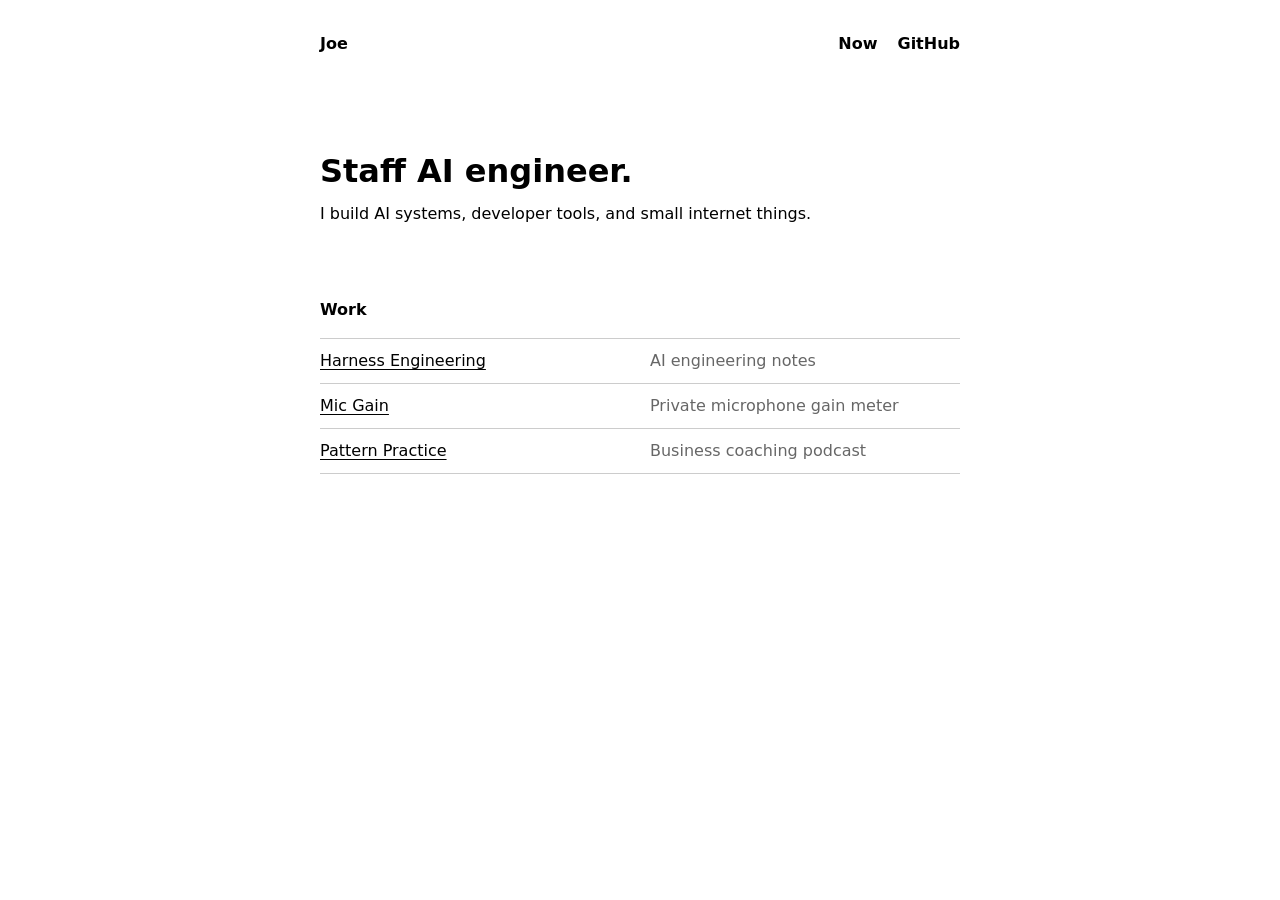
==== index.html @ 15121345 "Add Pattern Practice to work" ====
<!doctype html>
<html lang="en">
  <head>
    <meta charset="utf-8" />
    <meta name="viewport" content="width=device-width, initial-scale=1" />
    <meta name="description" content="Joe is a staff AI engineer." />
    <title>Joe</title>
    <link rel="icon" href="/favicon.svg" type="image/svg+xml" />
    <link rel="stylesheet" href="/styles.css" />
  </head>
  <body>
    <header>
      <a href="/">Joe</a>
      <nav aria-label="Primary navigation">
        <a href="/now/">Now</a>
        <a href="https://github.com/bioshazard">GitHub</a>
      </nav>
    </header>

    <main>
      <h1>Staff AI engineer.</h1>
      <p>I build AI systems, developer tools, and small internet things.</p>

      <section aria-labelledby="work">
        <h2 id="work">Work</h2>
        <ul>
          <li>
            <a href="https://github.com/bioshazard/harness-engineering">Harness Engineering</a>
            <span>AI engineering notes</span>
          </li>
          <li>
            <a href="https://bioshazard.github.io/mic-gain/">Mic Gain</a>
            <span>Private microphone gain meter</span>
          </li>
          <li>
            <a href="https://patternpod.start.page/">Pattern Practice</a>
            <span>Business coaching podcast</span>
          </li>
        </ul>
      </section>
    </main>
  </body>
</html>
---- styles.css ----
:root {
  color-scheme: light dark;
  font-family: system-ui, sans-serif;
  line-height: 1.5;
}

body {
  max-width: 640px;
  margin: 0 auto;
  padding: 32px 20px;
  background: Canvas;
  color: CanvasText;
}

header, nav {
  display: flex;
  align-items: center;
}

header {
  justify-content: space-between;
  margin-bottom: 96px;
}

nav { gap: 20px; }

a {
  color: inherit;
  text-underline-offset: 3px;
}

header a { font-weight: 600; text-decoration: none; }
header a:hover, header a[aria-current="page"] { text-decoration: underline; }

h1 {
  margin: 0 0 12px;
  font-size: 2rem;
  line-height: 1.2;
}

p { max-width: 540px; margin: 0; }

section { margin-top: 72px; }

h2 {
  margin: 0 0 16px;
  font-size: 1rem;
}

ul {
  margin: 0;
  padding: 0;
  list-style: none;
}

li {
  display: grid;
  grid-template-columns: 1fr 1fr;
  gap: 20px;
  padding-block: 10px;
  border-top: 1px solid color-mix(in srgb, CanvasText 20%, transparent);
}

li:last-child { border-bottom: 1px solid color-mix(in srgb, CanvasText 20%, transparent); }
li span { color: color-mix(in srgb, CanvasText 60%, transparent); }

@media (max-width: 480px) {
  header { margin-bottom: 72px; }
  section { margin-top: 56px; }
  li { grid-template-columns: 1fr; gap: 2px; }
}
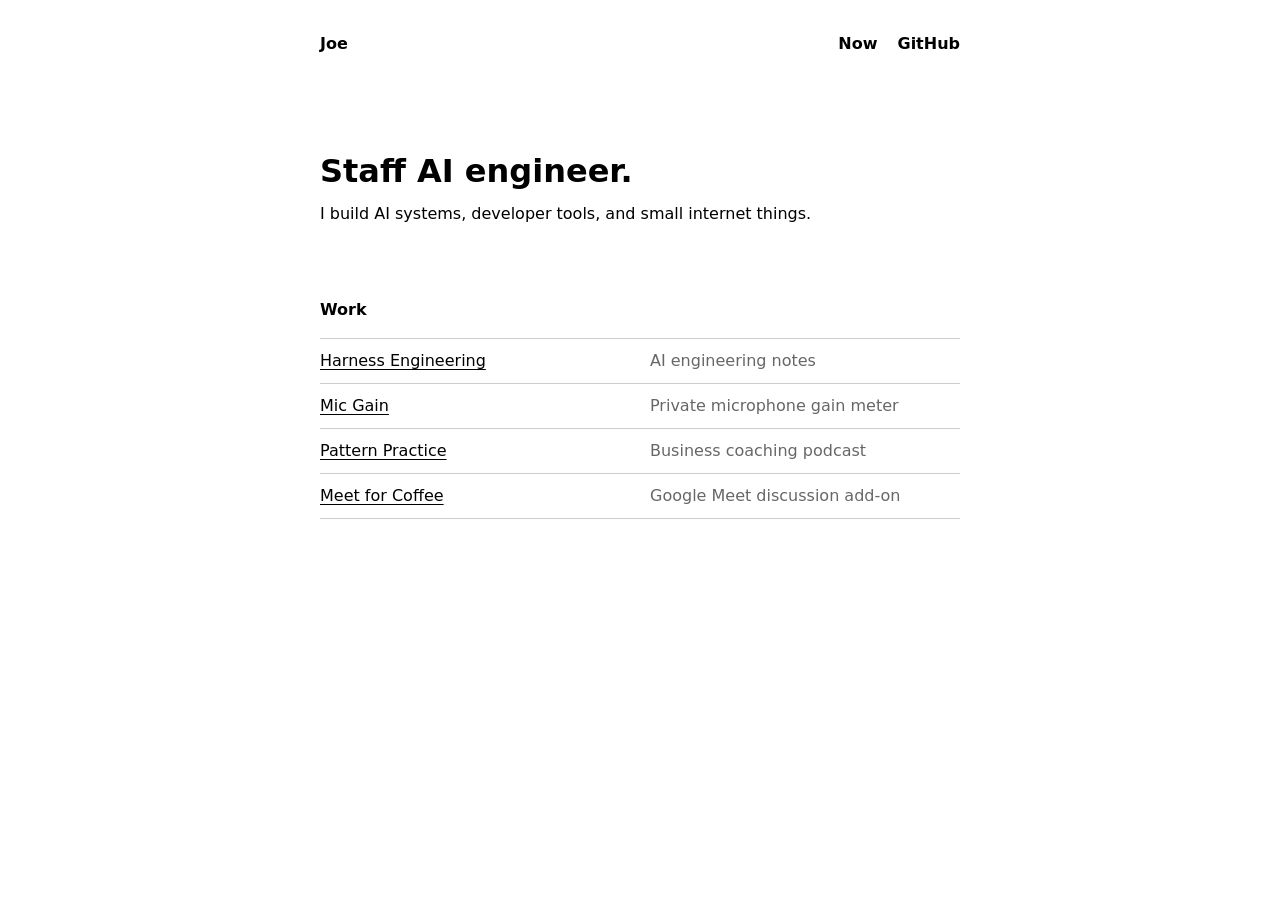
==== commit 3b84b6b7: "Add Meet for Coffee to work" ====
--- a/index.html
+++ b/index.html
@@ -36,6 +36,10 @@
             <a href="https://patternpod.start.page/">Pattern Practice</a>
             <span>Business coaching podcast</span>
           </li>
+          <li>
+            <a href="https://build-it-faster.github.io/coffee-home/">Meet for Coffee</a>
+            <span>Google Meet discussion add-on</span>
+          </li>
         </ul>
       </section>
     </main>
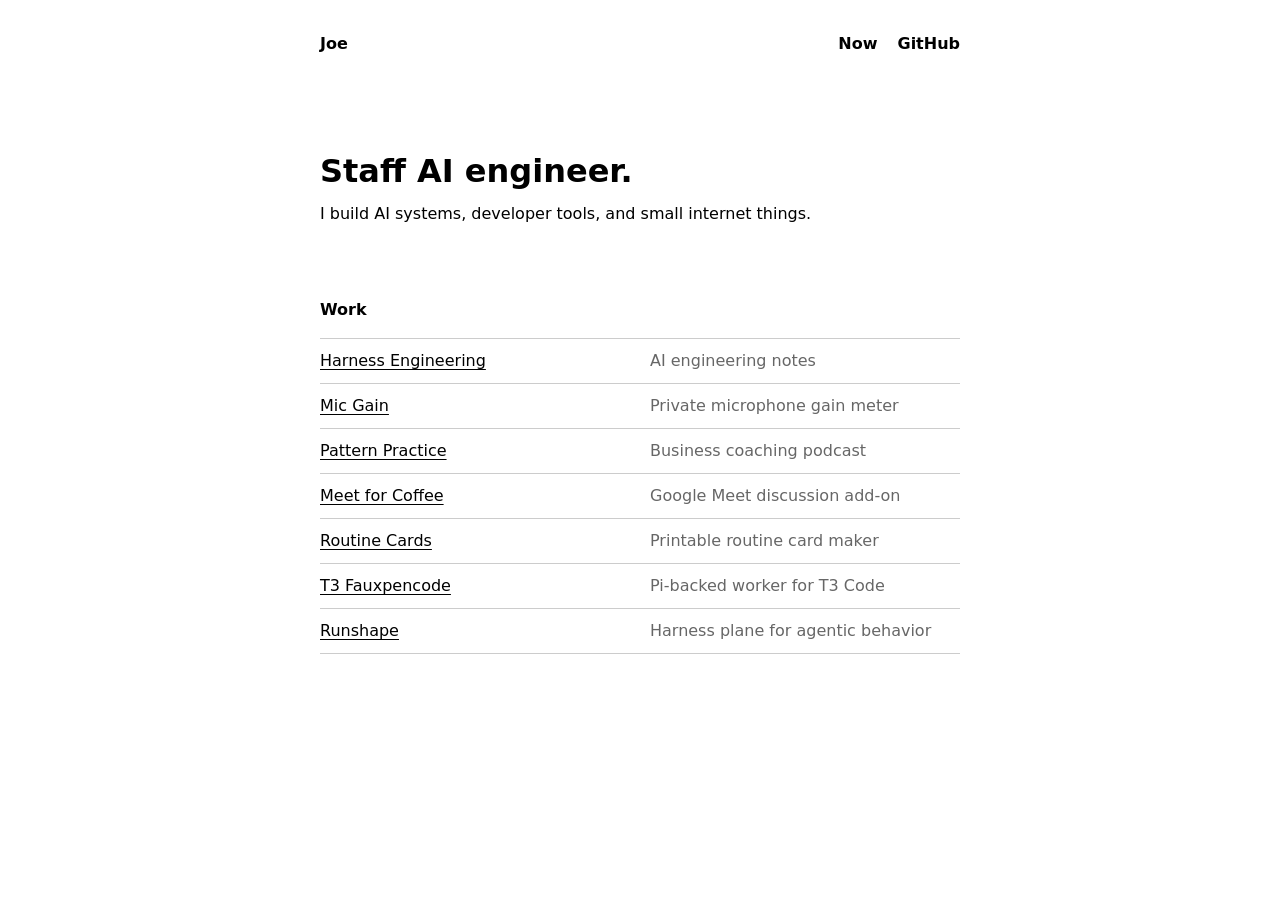
==== commit 824e5292: "Add more projects to work" ====
--- a/index.html
+++ b/index.html
@@ -40,6 +40,18 @@
             <a href="https://build-it-faster.github.io/coffee-home/">Meet for Coffee</a>
             <span>Google Meet discussion add-on</span>
           </li>
+          <li>
+            <a href="https://github.com/bioshazard/routine-cards">Routine Cards</a>
+            <span>Printable routine card maker</span>
+          </li>
+          <li>
+            <a href="https://github.com/bioshazard/t3-fauxpencode-shim">T3 Fauxpencode</a>
+            <span>Pi-backed worker for T3 Code</span>
+          </li>
+          <li>
+            <a href="https://github.com/bioshazard/runshape">Runshape</a>
+            <span>Harness plane for agentic behavior</span>
+          </li>
         </ul>
       </section>
     </main>
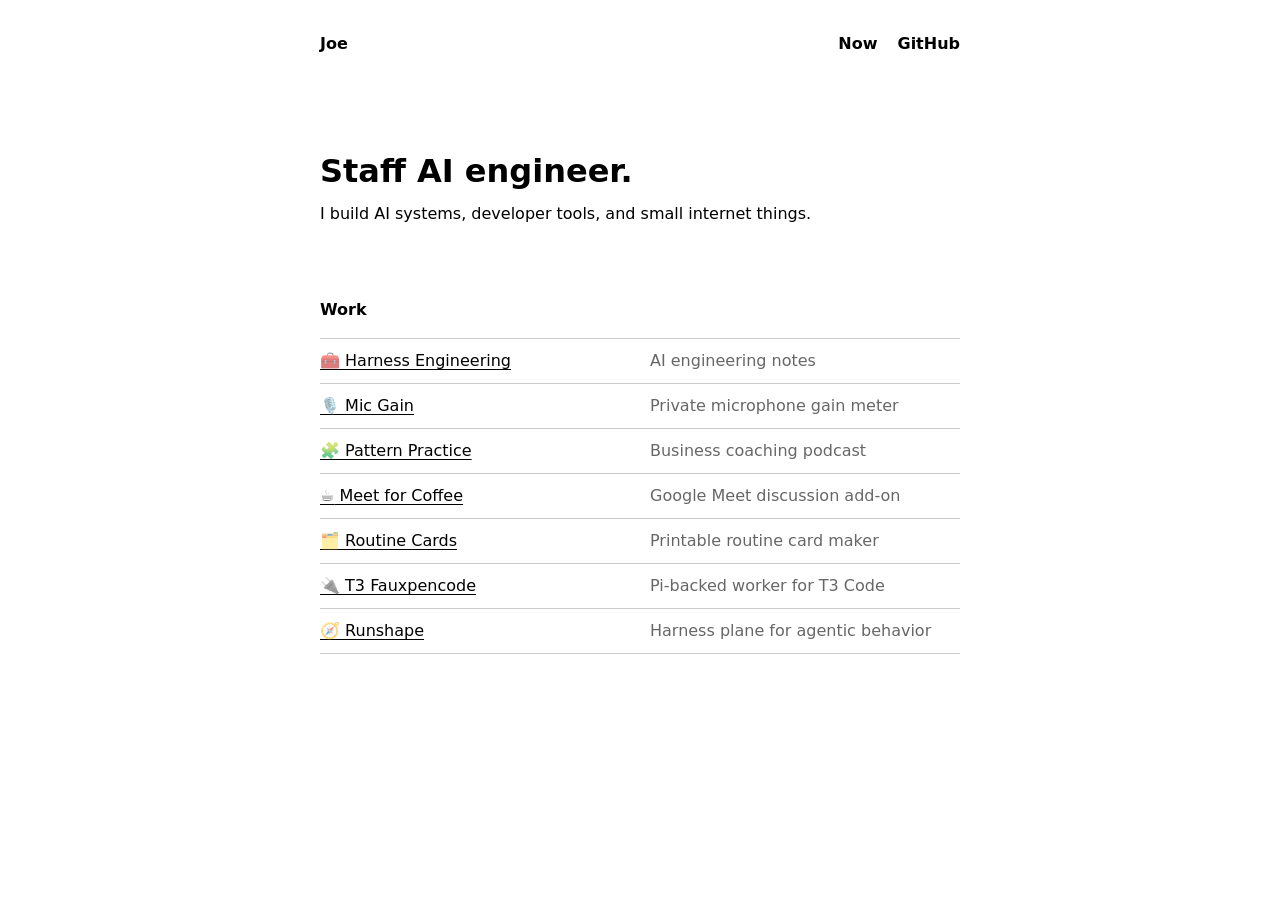
==== commit fb649b4c: "Add project emojis" ====
--- a/index.html
+++ b/index.html
@@ -25,31 +25,31 @@
         <h2 id="work">Work</h2>
         <ul>
           <li>
-            <a href="https://github.com/bioshazard/harness-engineering">Harness Engineering</a>
+            <a href="https://github.com/bioshazard/harness-engineering"><span aria-hidden="true">🧰</span> Harness Engineering</a>
             <span>AI engineering notes</span>
           </li>
           <li>
-            <a href="https://bioshazard.github.io/mic-gain/">Mic Gain</a>
+            <a href="https://bioshazard.github.io/mic-gain/"><span aria-hidden="true">🎙️</span> Mic Gain</a>
             <span>Private microphone gain meter</span>
           </li>
           <li>
-            <a href="https://patternpod.start.page/">Pattern Practice</a>
+            <a href="https://patternpod.start.page/"><span aria-hidden="true">🧩</span> Pattern Practice</a>
             <span>Business coaching podcast</span>
           </li>
           <li>
-            <a href="https://build-it-faster.github.io/coffee-home/">Meet for Coffee</a>
+            <a href="https://build-it-faster.github.io/coffee-home/"><span aria-hidden="true">☕</span> Meet for Coffee</a>
             <span>Google Meet discussion add-on</span>
           </li>
           <li>
-            <a href="https://github.com/bioshazard/routine-cards">Routine Cards</a>
+            <a href="https://github.com/bioshazard/routine-cards"><span aria-hidden="true">🗂️</span> Routine Cards</a>
             <span>Printable routine card maker</span>
           </li>
           <li>
-            <a href="https://github.com/bioshazard/t3-fauxpencode-shim">T3 Fauxpencode</a>
+            <a href="https://github.com/bioshazard/t3-fauxpencode-shim"><span aria-hidden="true">🔌</span> T3 Fauxpencode</a>
             <span>Pi-backed worker for T3 Code</span>
           </li>
           <li>
-            <a href="https://github.com/bioshazard/runshape">Runshape</a>
+            <a href="https://github.com/bioshazard/runshape"><span aria-hidden="true">🧭</span> Runshape</a>
             <span>Harness plane for agentic behavior</span>
           </li>
         </ul>
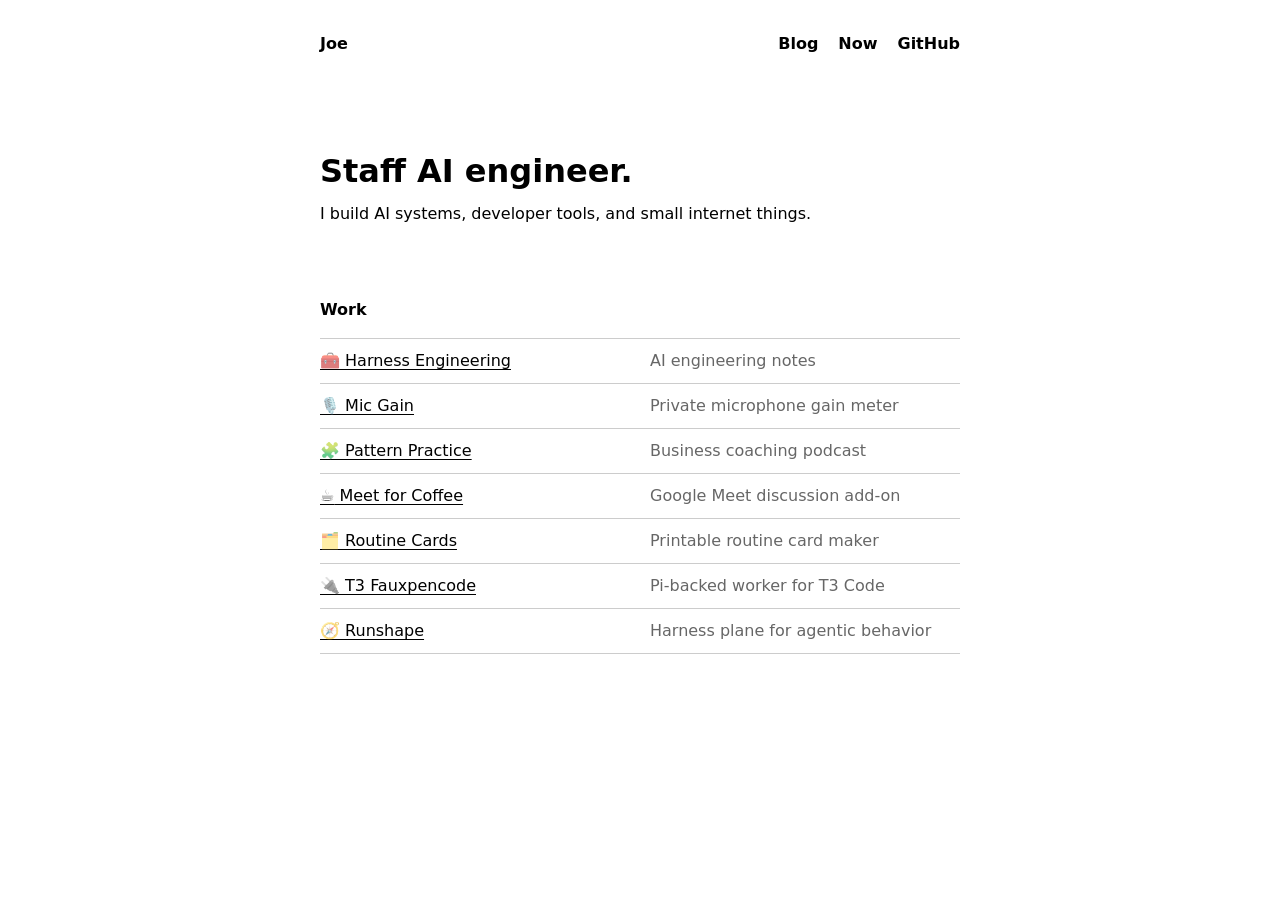
==== commit b759befb: "Add blog to navigation" ====
--- a/index.html
+++ b/index.html
@@ -12,6 +12,7 @@
     <header>
       <a href="/">Joe</a>
       <nav aria-label="Primary navigation">
+        <a href="https://blog.bios.dev">Blog</a>
         <a href="/now/">Now</a>
         <a href="https://github.com/bioshazard">GitHub</a>
       </nav>
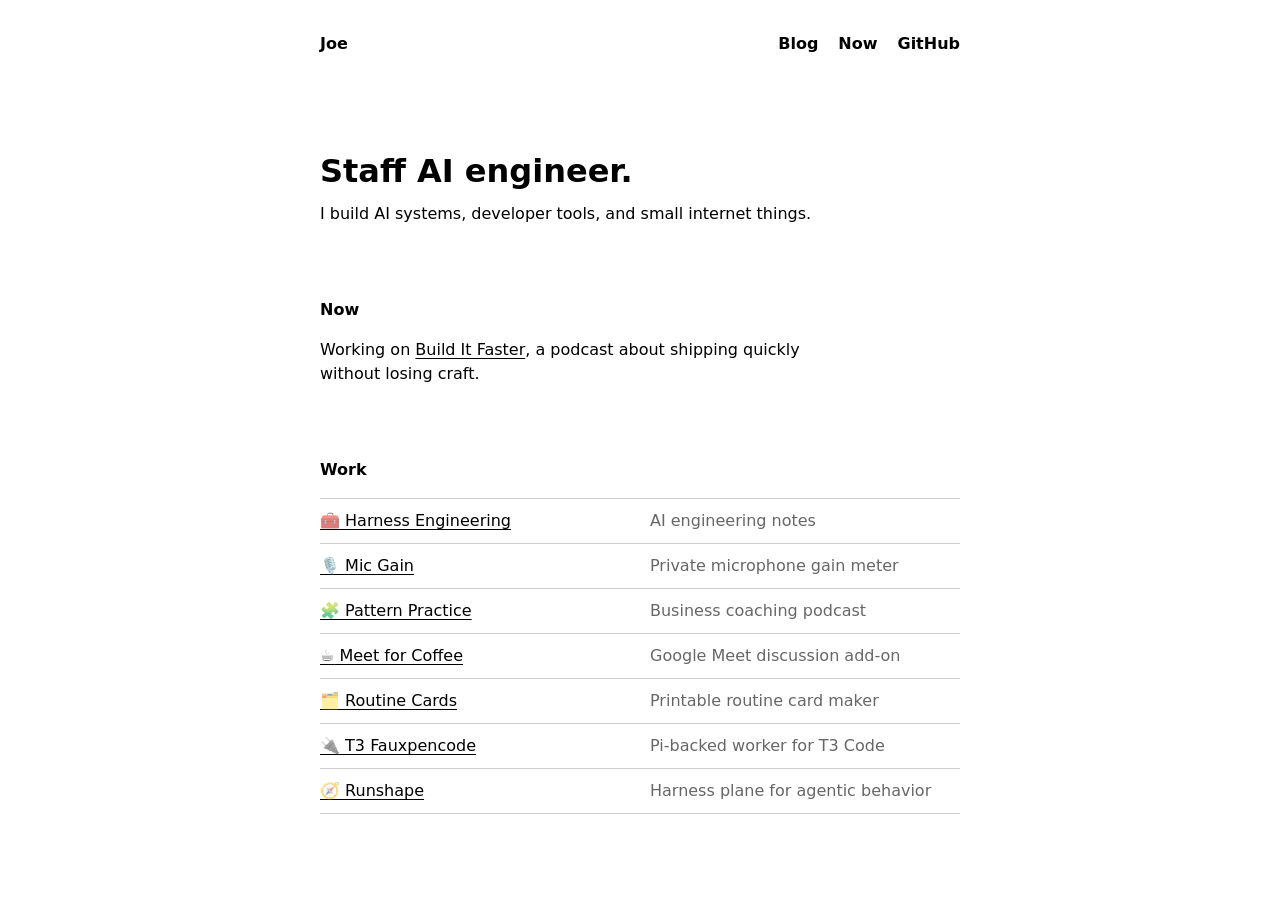
==== commit 940d6d4c: "Move Now onto homepage" ====
--- a/index.html
+++ b/index.html
@@ -13,7 +13,7 @@
       <a href="/">Joe</a>
       <nav aria-label="Primary navigation">
         <a href="https://blog.bios.dev">Blog</a>
-        <a href="/now/">Now</a>
+        <a href="#now">Now</a>
         <a href="https://github.com/bioshazard">GitHub</a>
       </nav>
     </header>
@@ -21,6 +21,15 @@
     <main>
       <h1>Staff AI engineer.</h1>
       <p>I build AI systems, developer tools, and small internet things.</p>
+
+      <section aria-labelledby="now">
+        <h2 id="now">Now</h2>
+        <p>
+          Working on
+          <a href="https://fasterpod.com">Build It Faster</a>, a podcast about
+          shipping quickly without losing craft.
+        </p>
+      </section>
 
       <section aria-labelledby="work">
         <h2 id="work">Work</h2>
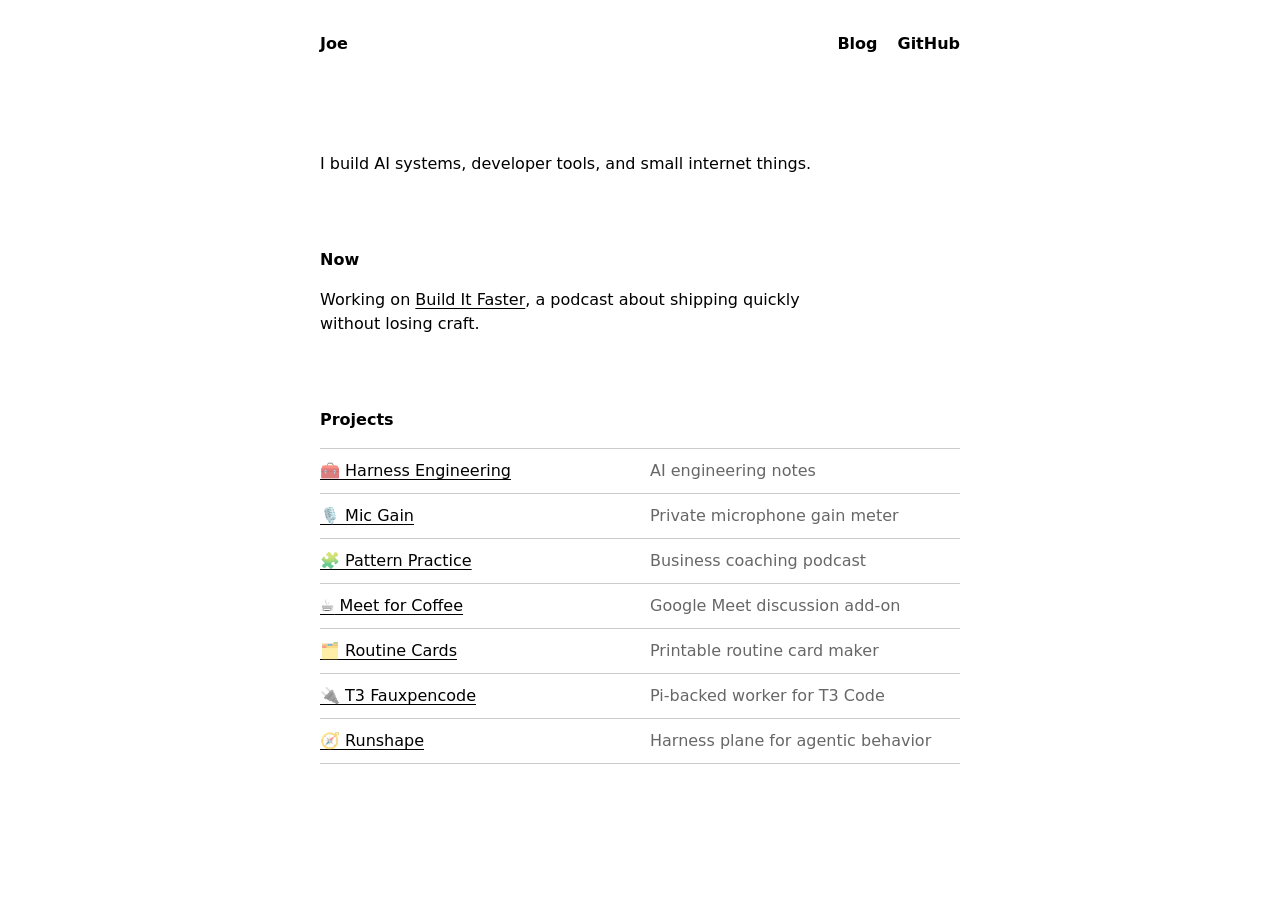
==== commit 5b805dfb: "Simplify homepage headings" ====
--- a/index.html
+++ b/index.html
@@ -13,13 +13,11 @@
       <a href="/">Joe</a>
       <nav aria-label="Primary navigation">
         <a href="https://blog.bios.dev">Blog</a>
-        <a href="#now">Now</a>
         <a href="https://github.com/bioshazard">GitHub</a>
       </nav>
     </header>
 
     <main>
-      <h1>Staff AI engineer.</h1>
       <p>I build AI systems, developer tools, and small internet things.</p>
 
       <section aria-labelledby="now">
@@ -31,8 +29,8 @@
         </p>
       </section>
 
-      <section aria-labelledby="work">
-        <h2 id="work">Work</h2>
+      <section aria-labelledby="projects">
+        <h2 id="projects">Projects</h2>
         <ul>
           <li>
             <a href="https://github.com/bioshazard/harness-engineering"><span aria-hidden="true">🧰</span> Harness Engineering</a>
--- a/styles.css
+++ b/styles.css
@@ -32,12 +32,6 @@
 header a { font-weight: 600; text-decoration: none; }
 header a:hover, header a[aria-current="page"] { text-decoration: underline; }
 
-h1 {
-  margin: 0 0 12px;
-  font-size: 2rem;
-  line-height: 1.2;
-}
-
 p { max-width: 540px; margin: 0; }
 
 section { margin-top: 72px; }
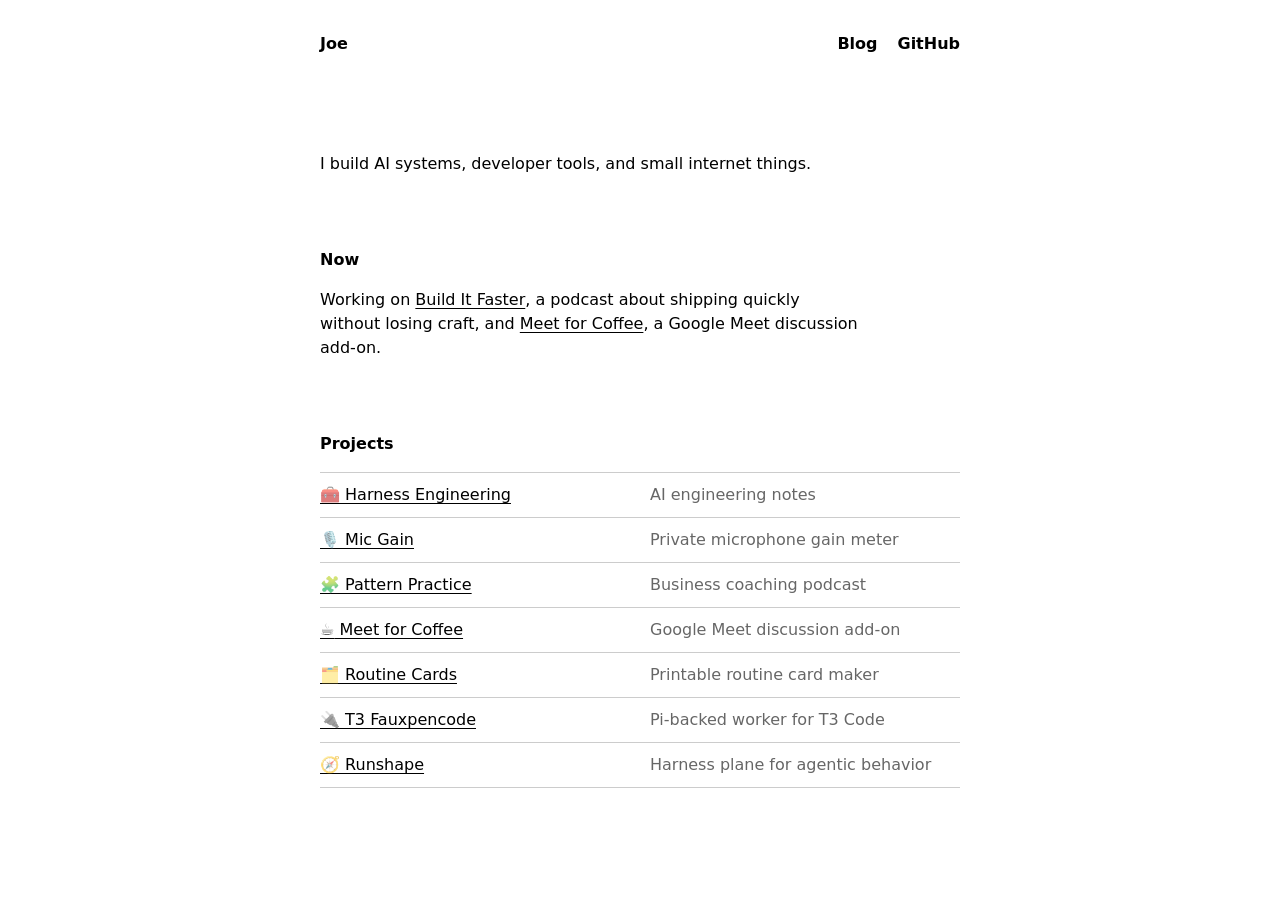
==== commit 98574f0d: "Add Meet for Coffee to Now" ====
--- a/index.html
+++ b/index.html
@@ -25,7 +25,9 @@
         <p>
           Working on
           <a href="https://fasterpod.com">Build It Faster</a>, a podcast about
-          shipping quickly without losing craft.
+          shipping quickly without losing craft, and
+          <a href="https://build-it-faster.github.io/coffee-home/">Meet for Coffee</a>,
+          a Google Meet discussion add-on.
         </p>
       </section>
 
